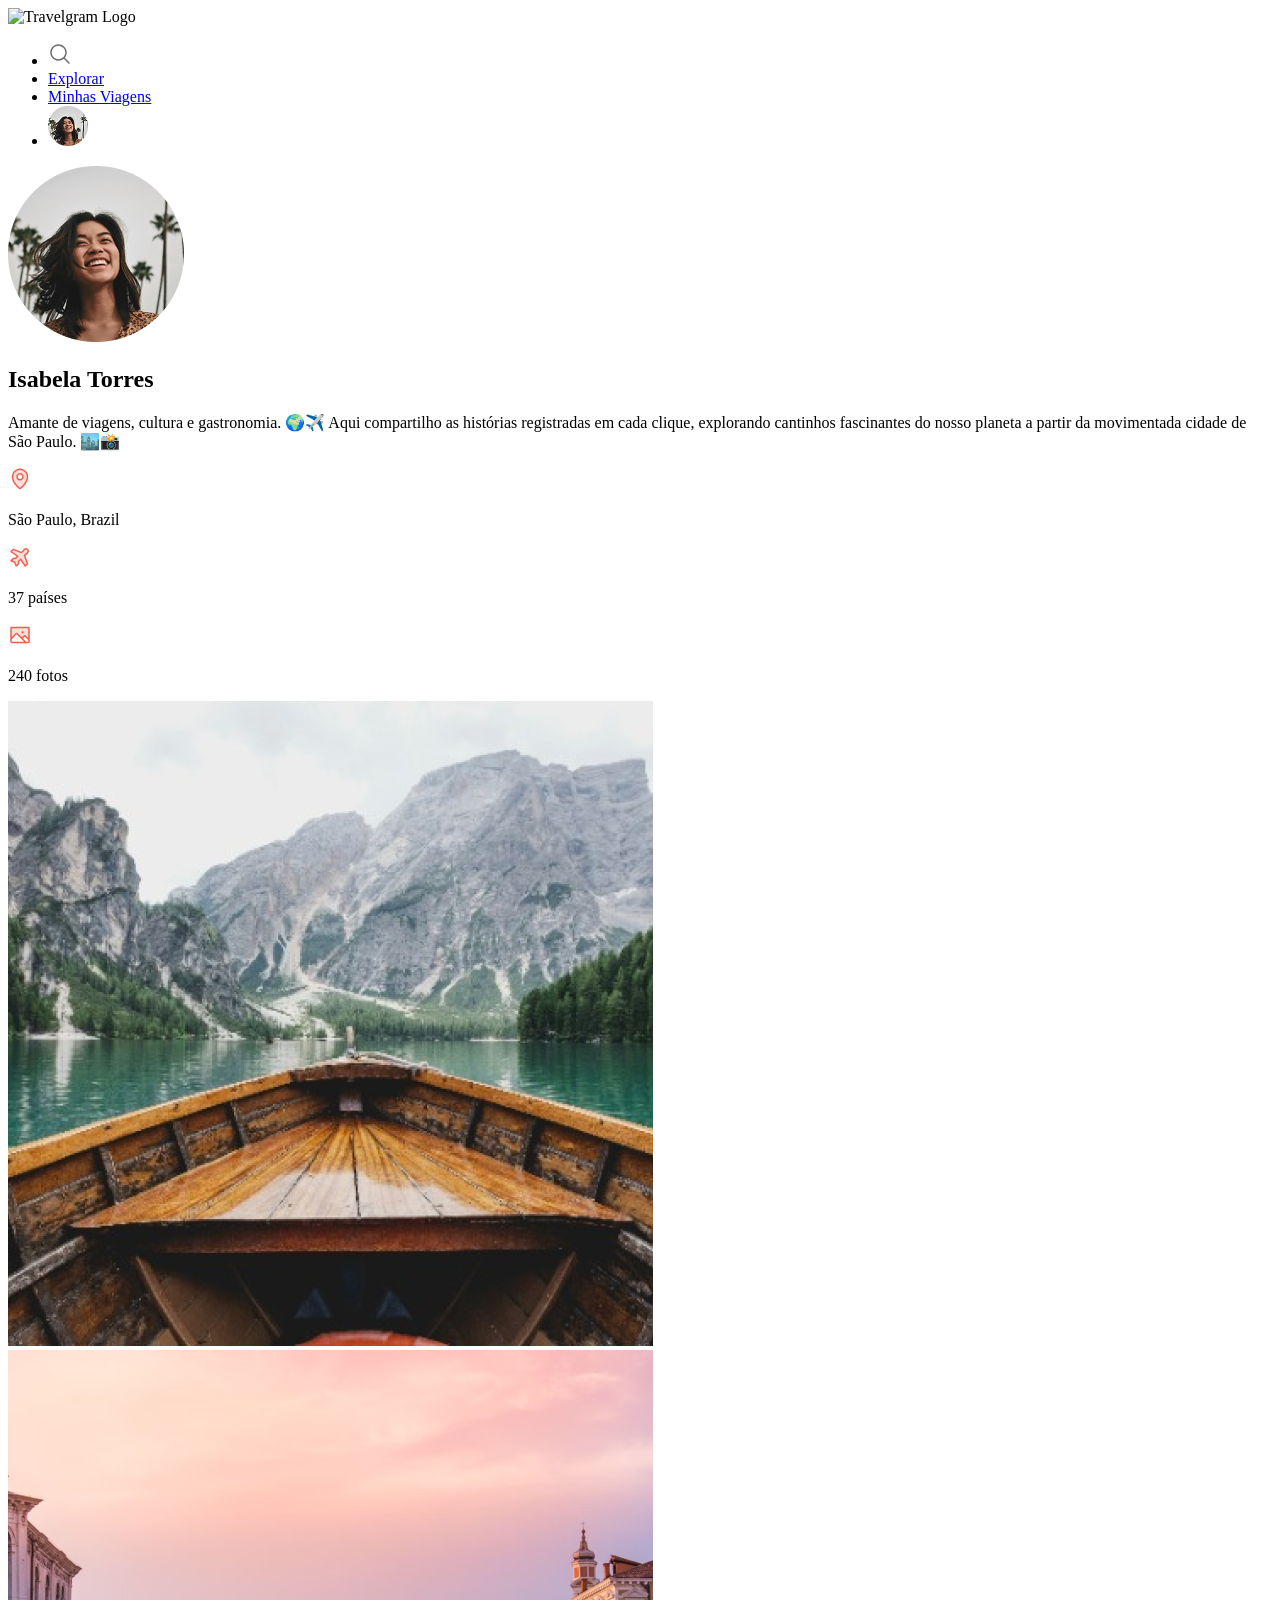
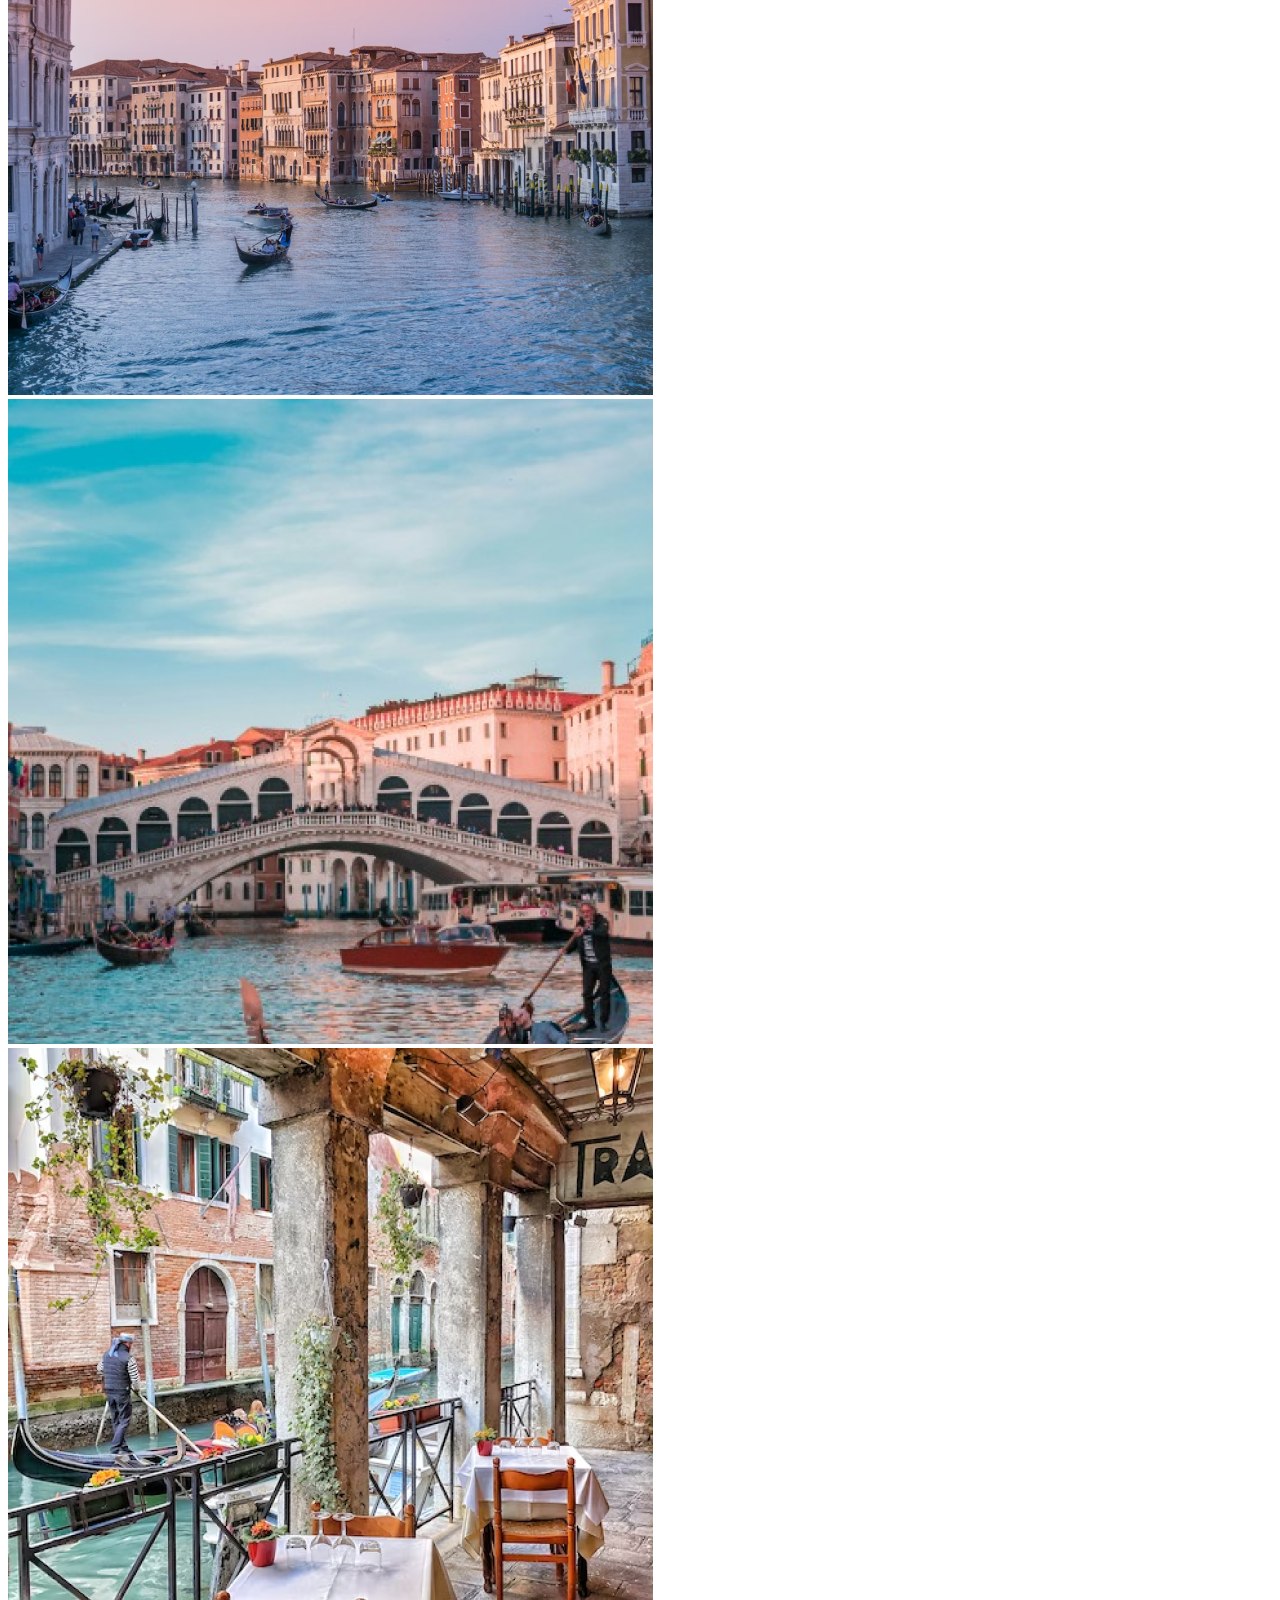
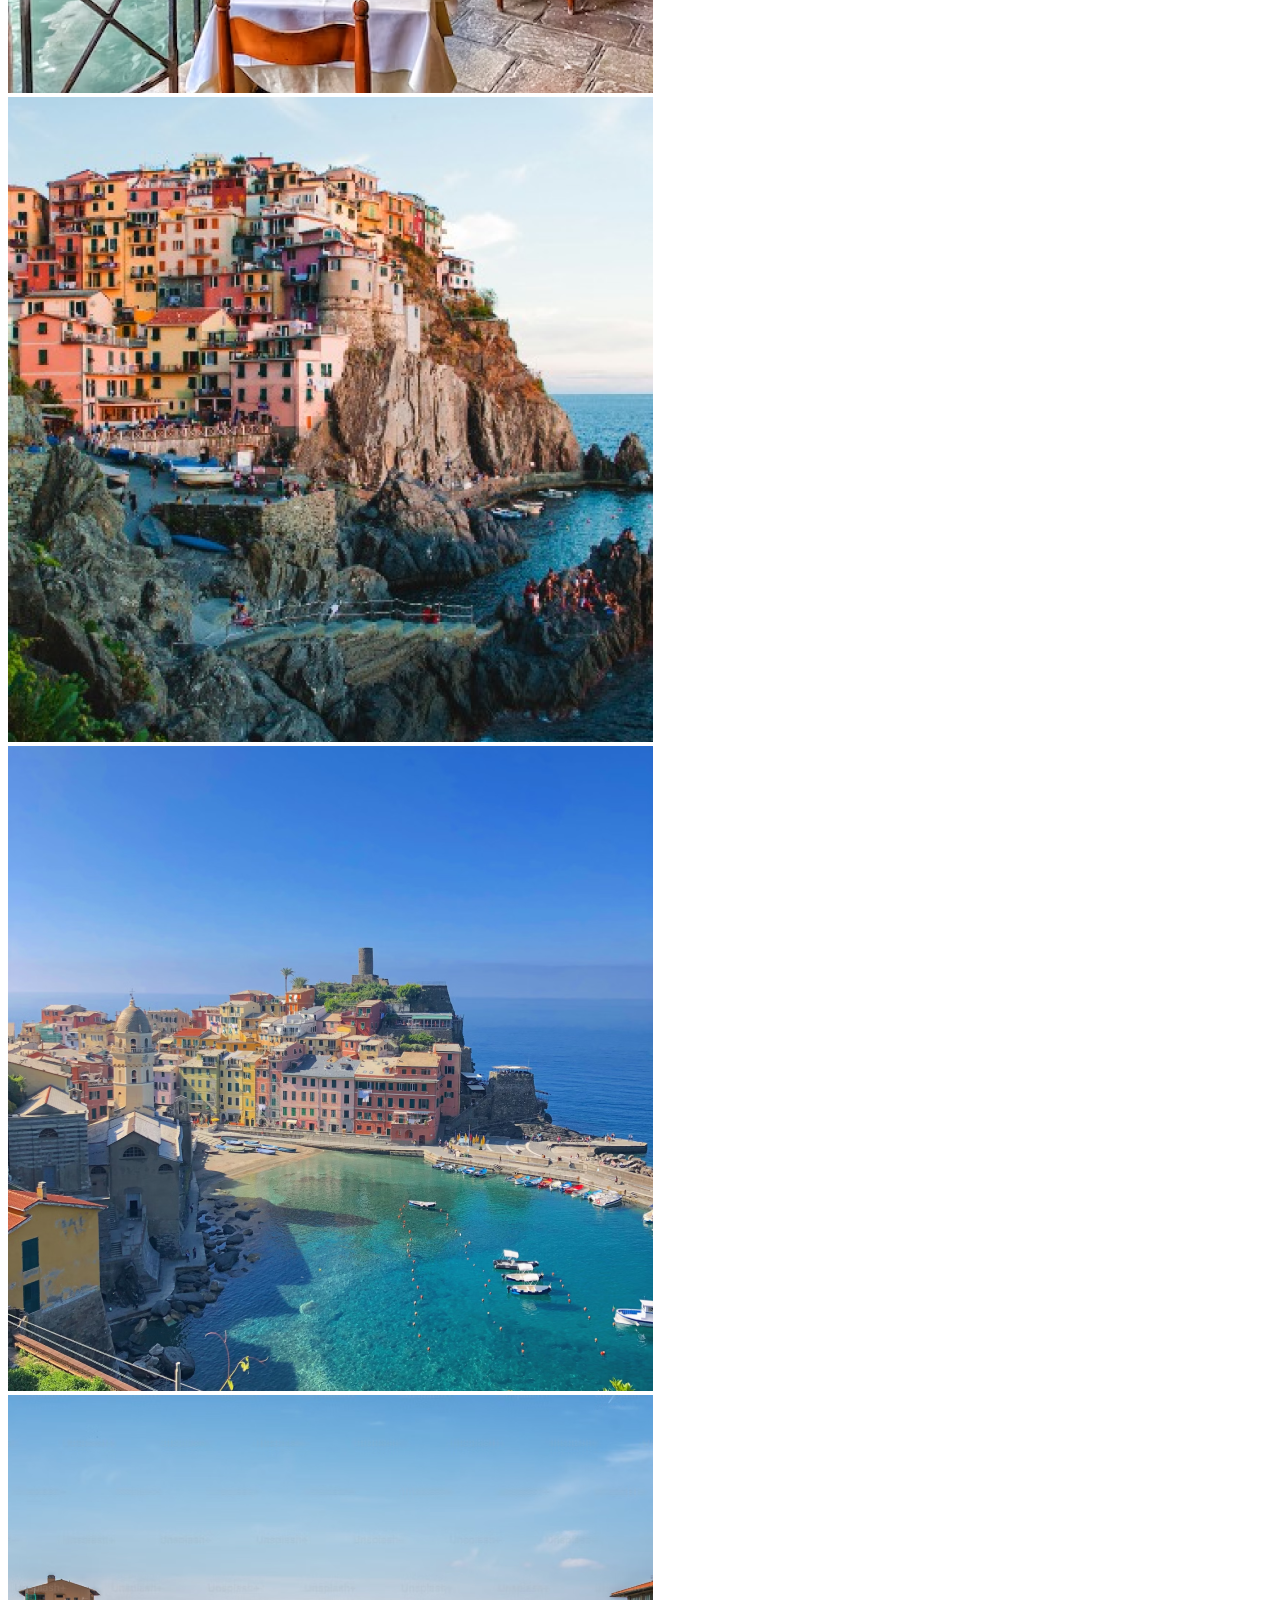
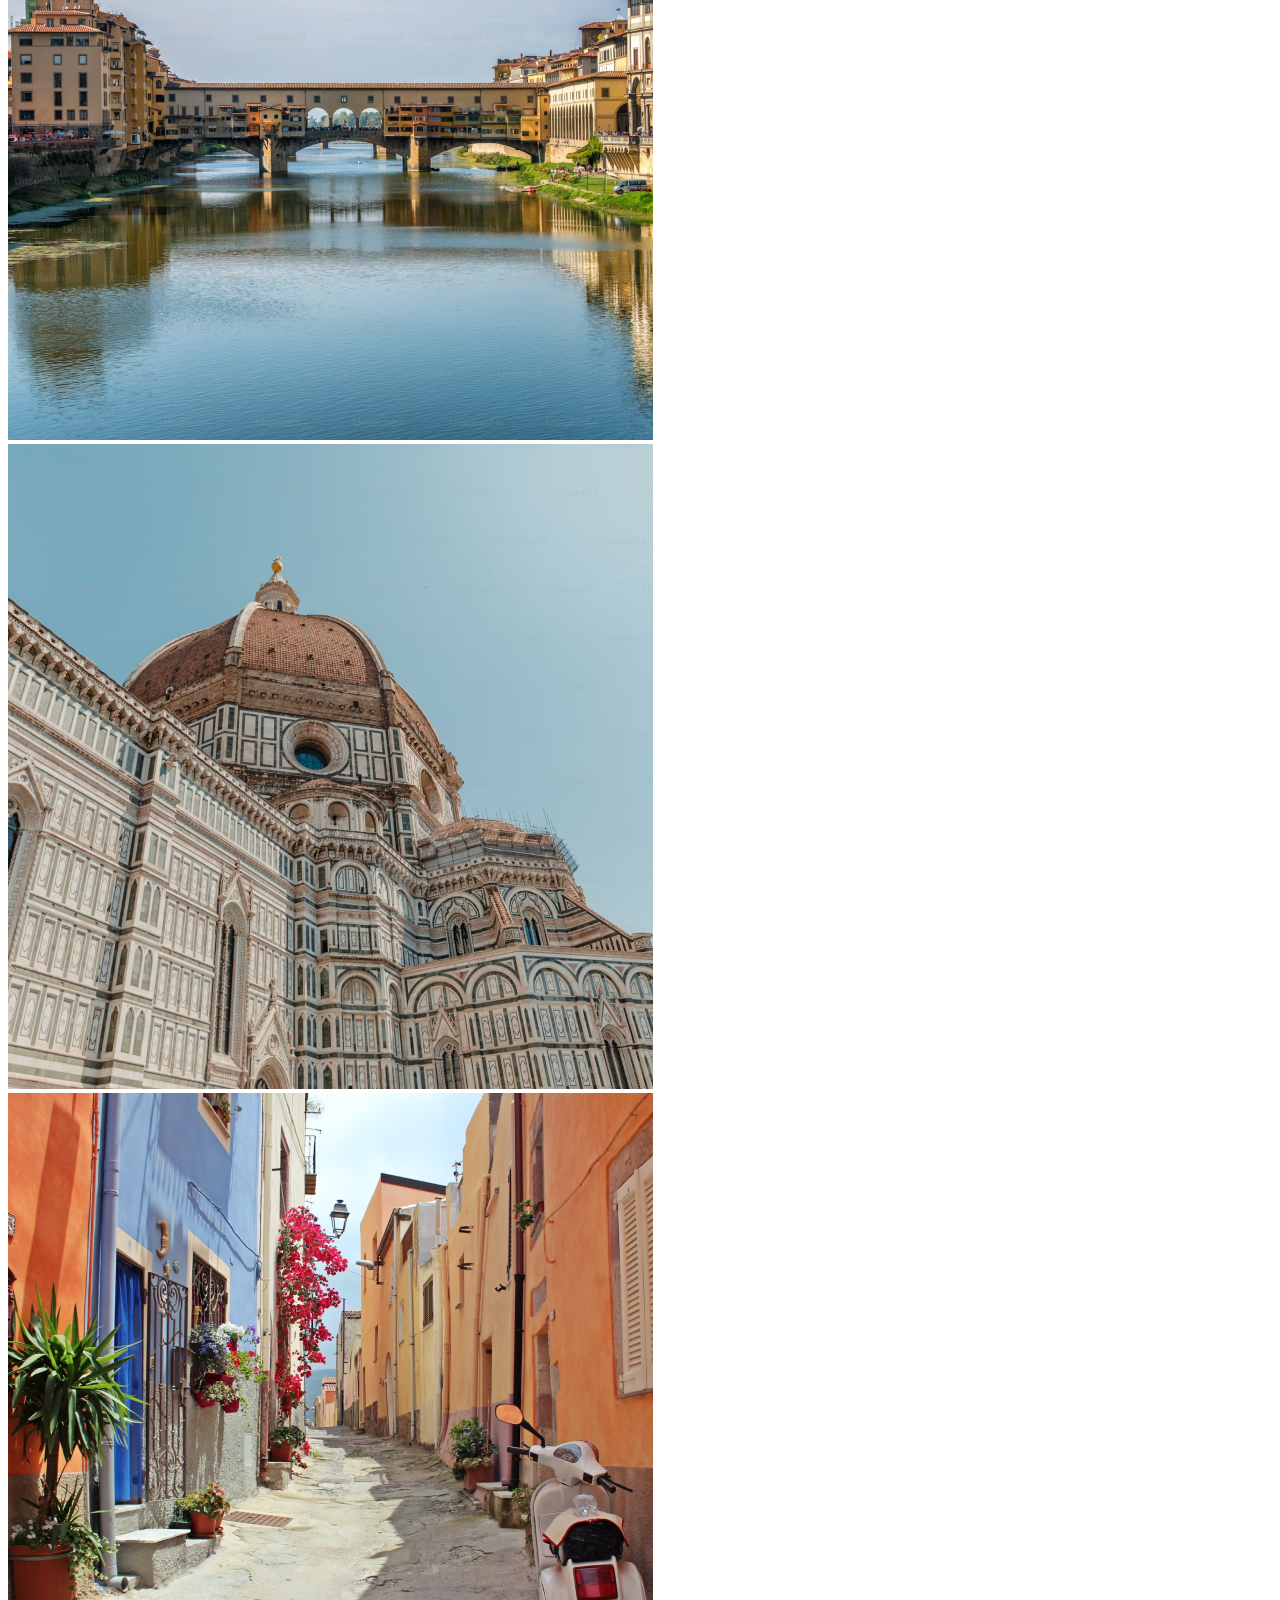
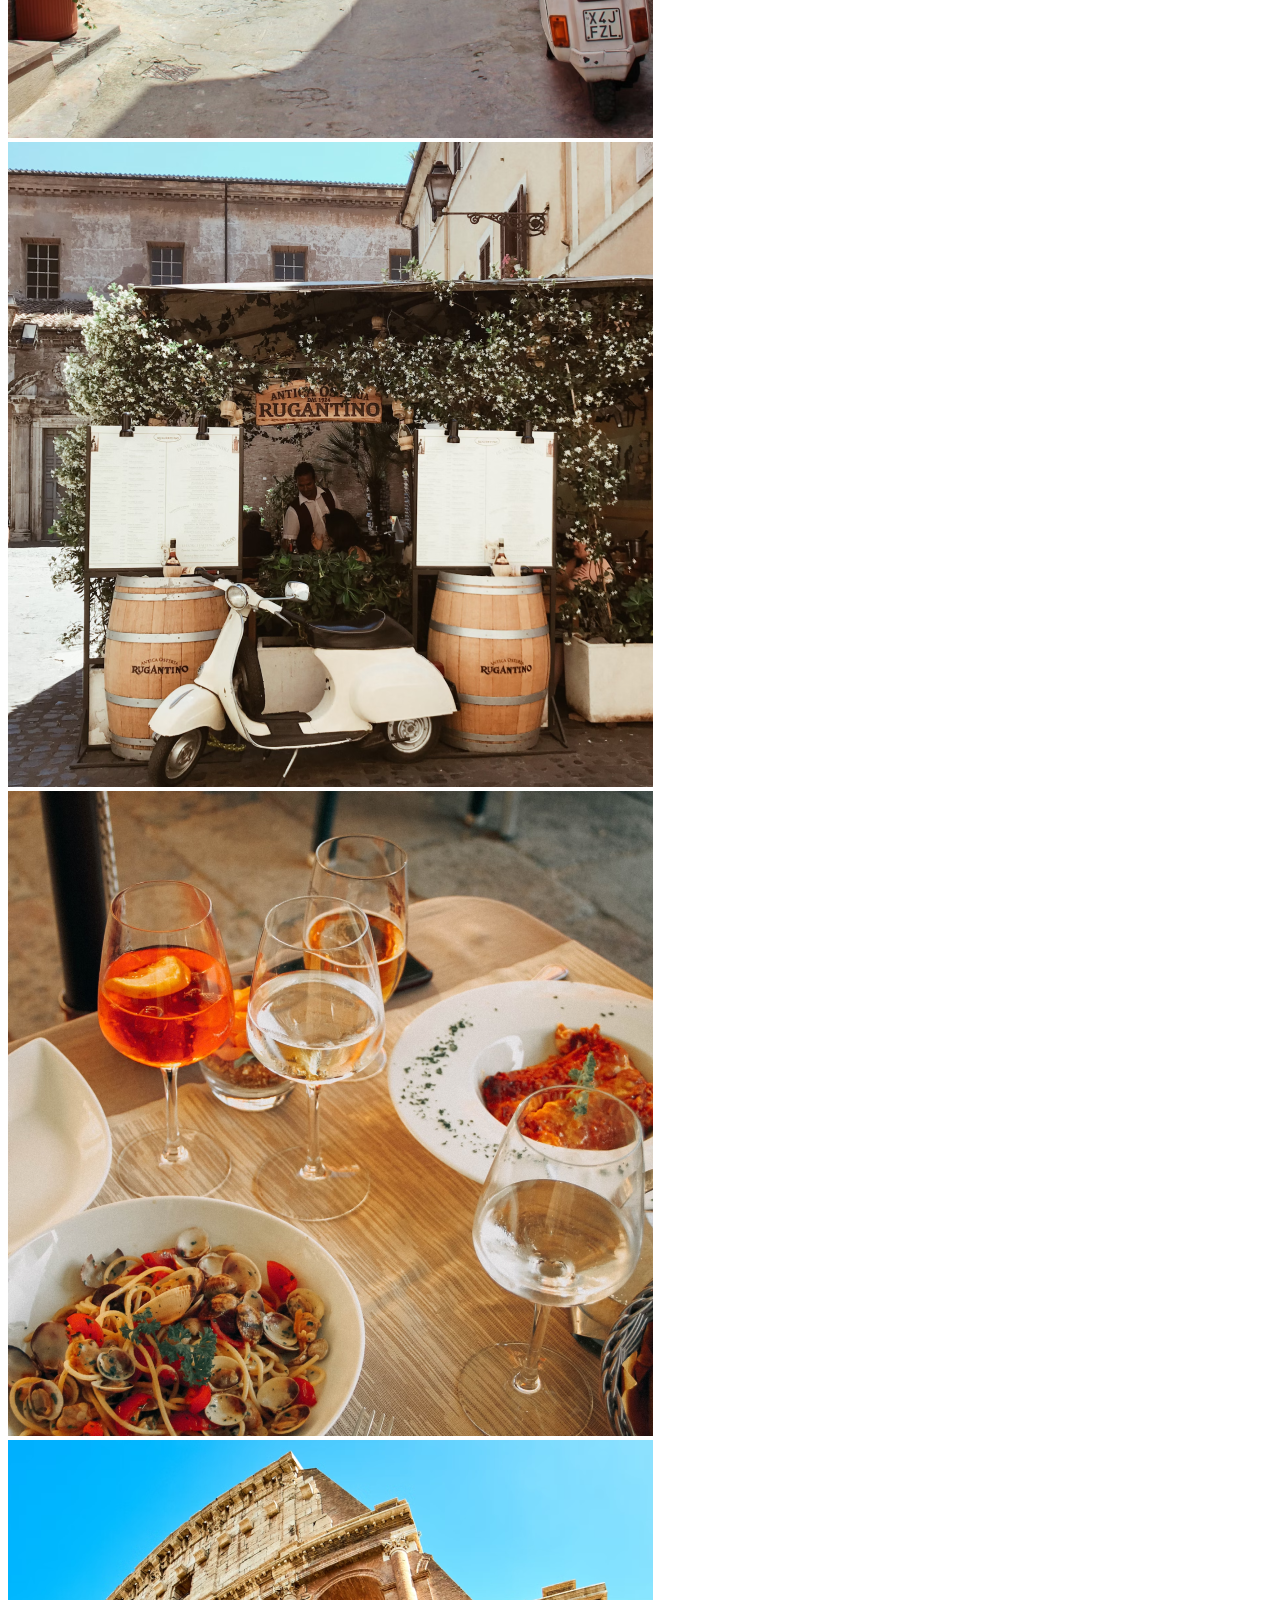
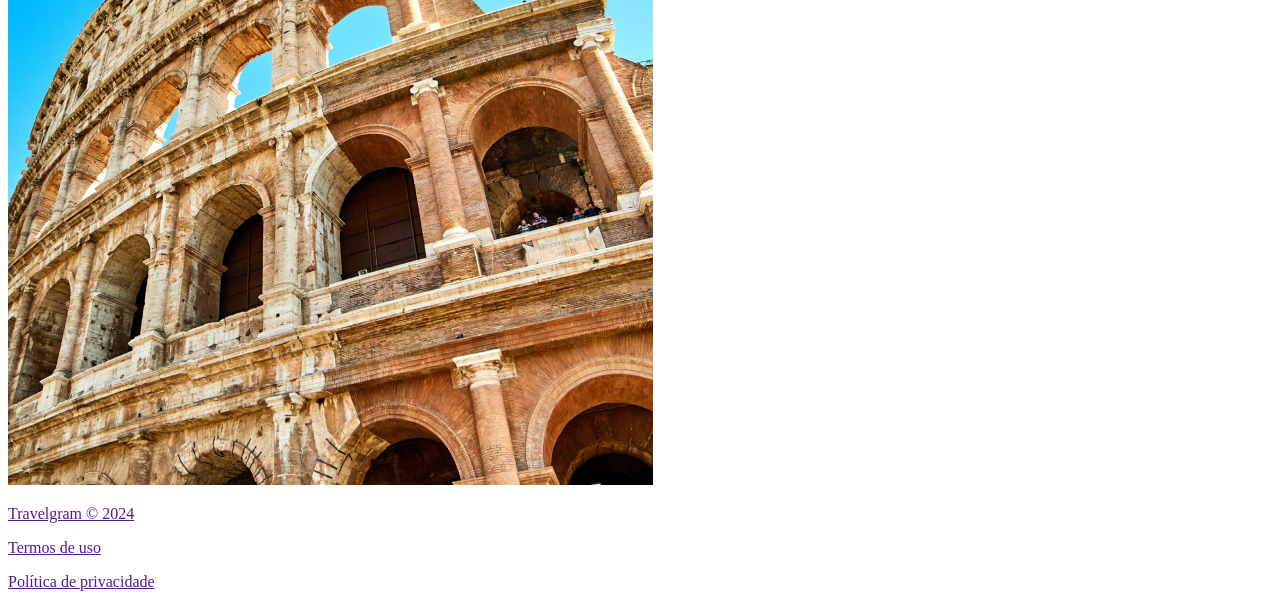
==== HTML-CSS/01-Travelgram/index.html @ 0e6a6a07 "feat: add page HTML structure" ====
<!DOCTYPE html>
<html lang="pt-BR">
<head>
  <meta charset="UTF-8">
  <meta name="viewport" content="width=device-width, initial-scale=1.0">
  <title>Travelgram</title>
</head>
<body>
  <header>
    <img src="/assets/Logo.svg" alt="Travelgram Logo">
    <nav>
       <ul>
        <li><a href="#"><img src="assets/MagnifyingGlass.svg" alt="lupa"></a></li>
        <li><a href="#">Explorar</a></li>
        <li><a href="#">Minhas Viagens</a></li>
        <li><a href="#"><img src="assets/Profile pic (1).png" alt="Perfil"></a></li>
        </ul>
    </nav>
  </header>
  <main>
    <section class="profile">
      <div class="profile-info">
        <img src="assets/Profile pic.png" alt="Foto de perfil">
        <div class="profile-details">
          <h1>Isabela Torres</h1>
          <p>Amante de viagens, cultura e gastronomia. 🌍✈️  
            Aqui compartilho as histórias registradas em cada clique, 
            explorando cantinhos fascinantes do nosso planeta a partir 
            da movimentada cidade de São Paulo. 🏙️📸</p>
        </div>
      </div>  
      <div class="stats">
        <div class="stat">
          <img src="assets/MapPin.svg" alt="mapa pin">
          <p>São Paulo, Brazil</p>
        </div>
        <div class="stat">
          <img src="assets/AirplaneTilt.svg" alt="avião">
          <p>37 países</p>
        </div>
        <div class="stat">
          <img src="assets/Image.svg" alt="câmera">
          <p>240 fotos</p>
        </div>
      </div>
    </section>
    <section class="gallery">
      <img src="assets/Image 01.png" alt="">
      <img src="assets/Image 02.png" alt="">
      <img src="assets/Image 03.png" alt="">
      <img src="assets/Image 04.png" alt=""> 
      <img src="assets/Image 05.png" alt="">
      <img src="assets/Image 06.png" alt="">
      <img src="assets/Image 07.png" alt="">
      <img src="assets/Image 08.png" alt="">
      <img src="assets/Image 09.png" alt="">
      <img src="assets/Image 10.png" alt="">
      <img src="assets/Image 11.png" alt="">
      <img src="assets/Image 12.png" alt="">  
    </section>
  </main>
  <footer>
    <p><a href="">Travelgram © 2024</a></p>
    <div class="footer-links">
      <p><a href="">Termos de uso</a></p>
      <p><a href="">Política de privacidade</a></p>
    </div>
  </footer>
</body>
</html>
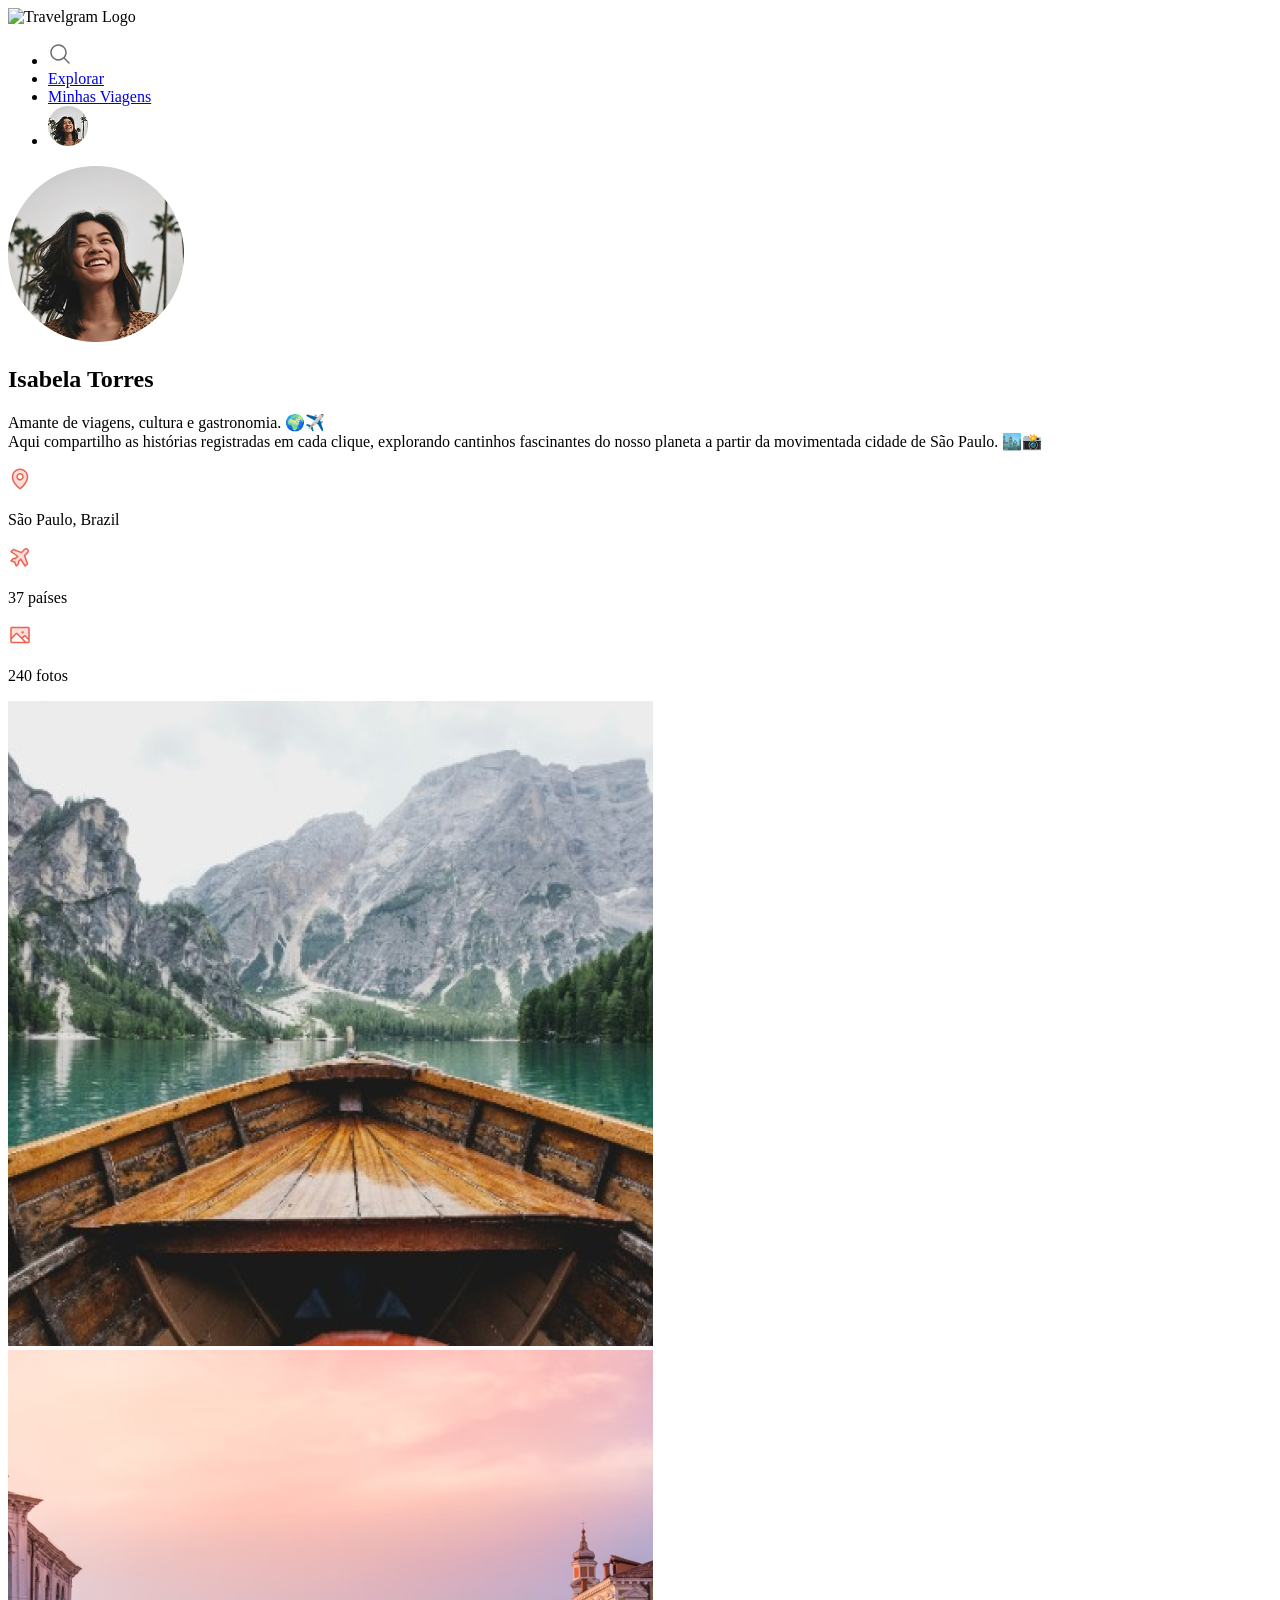
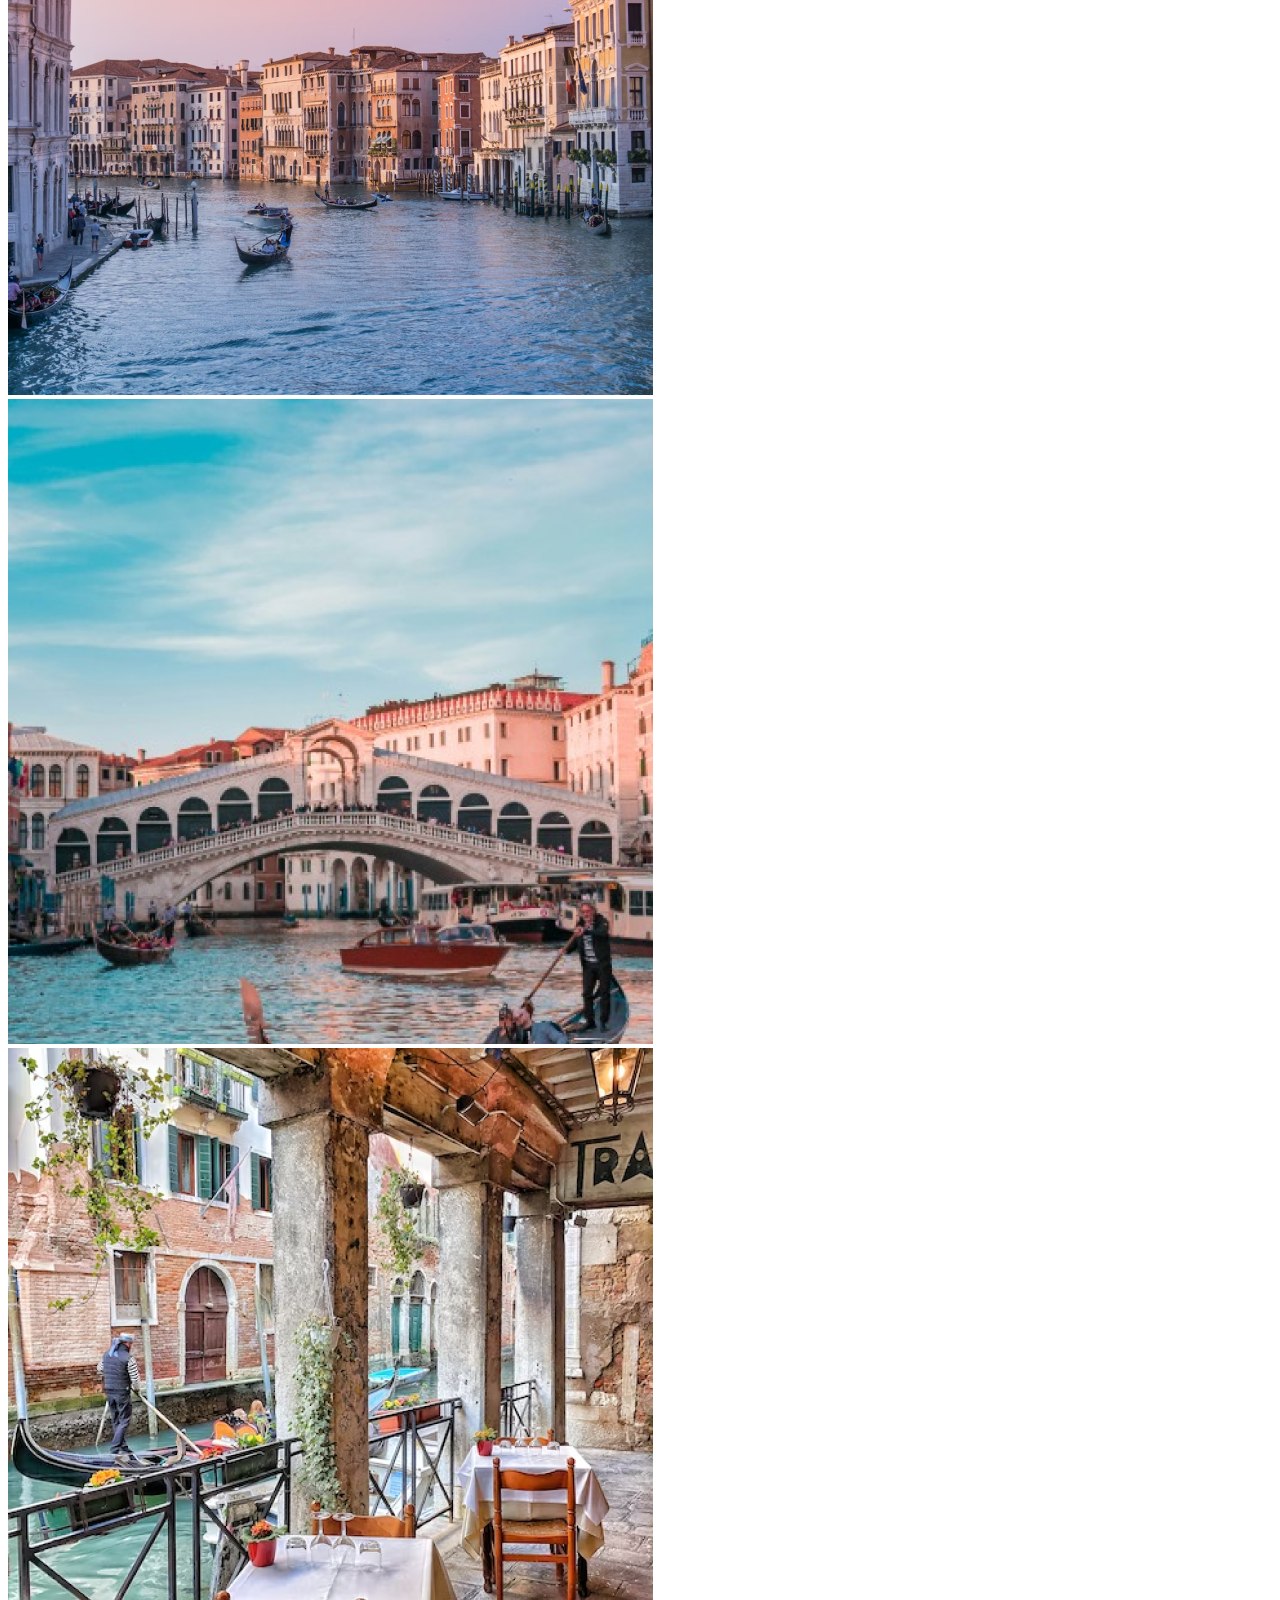
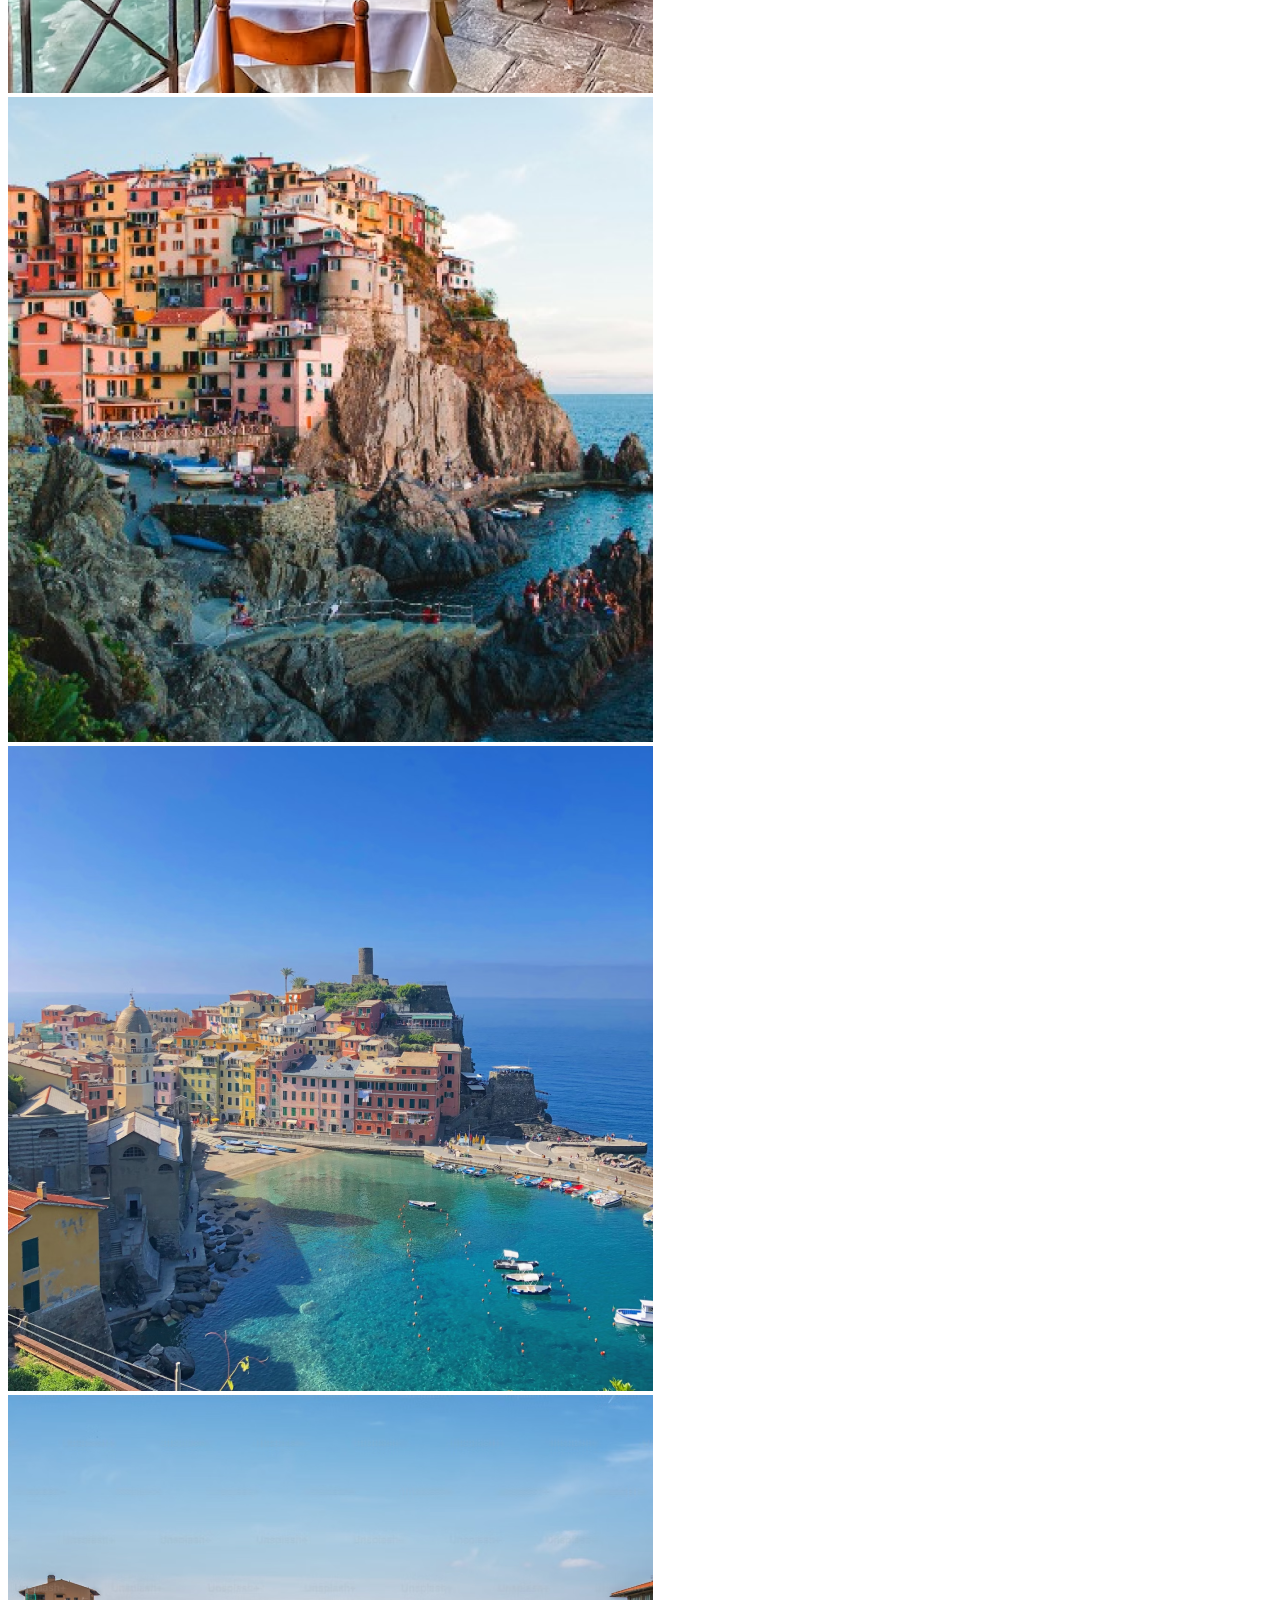
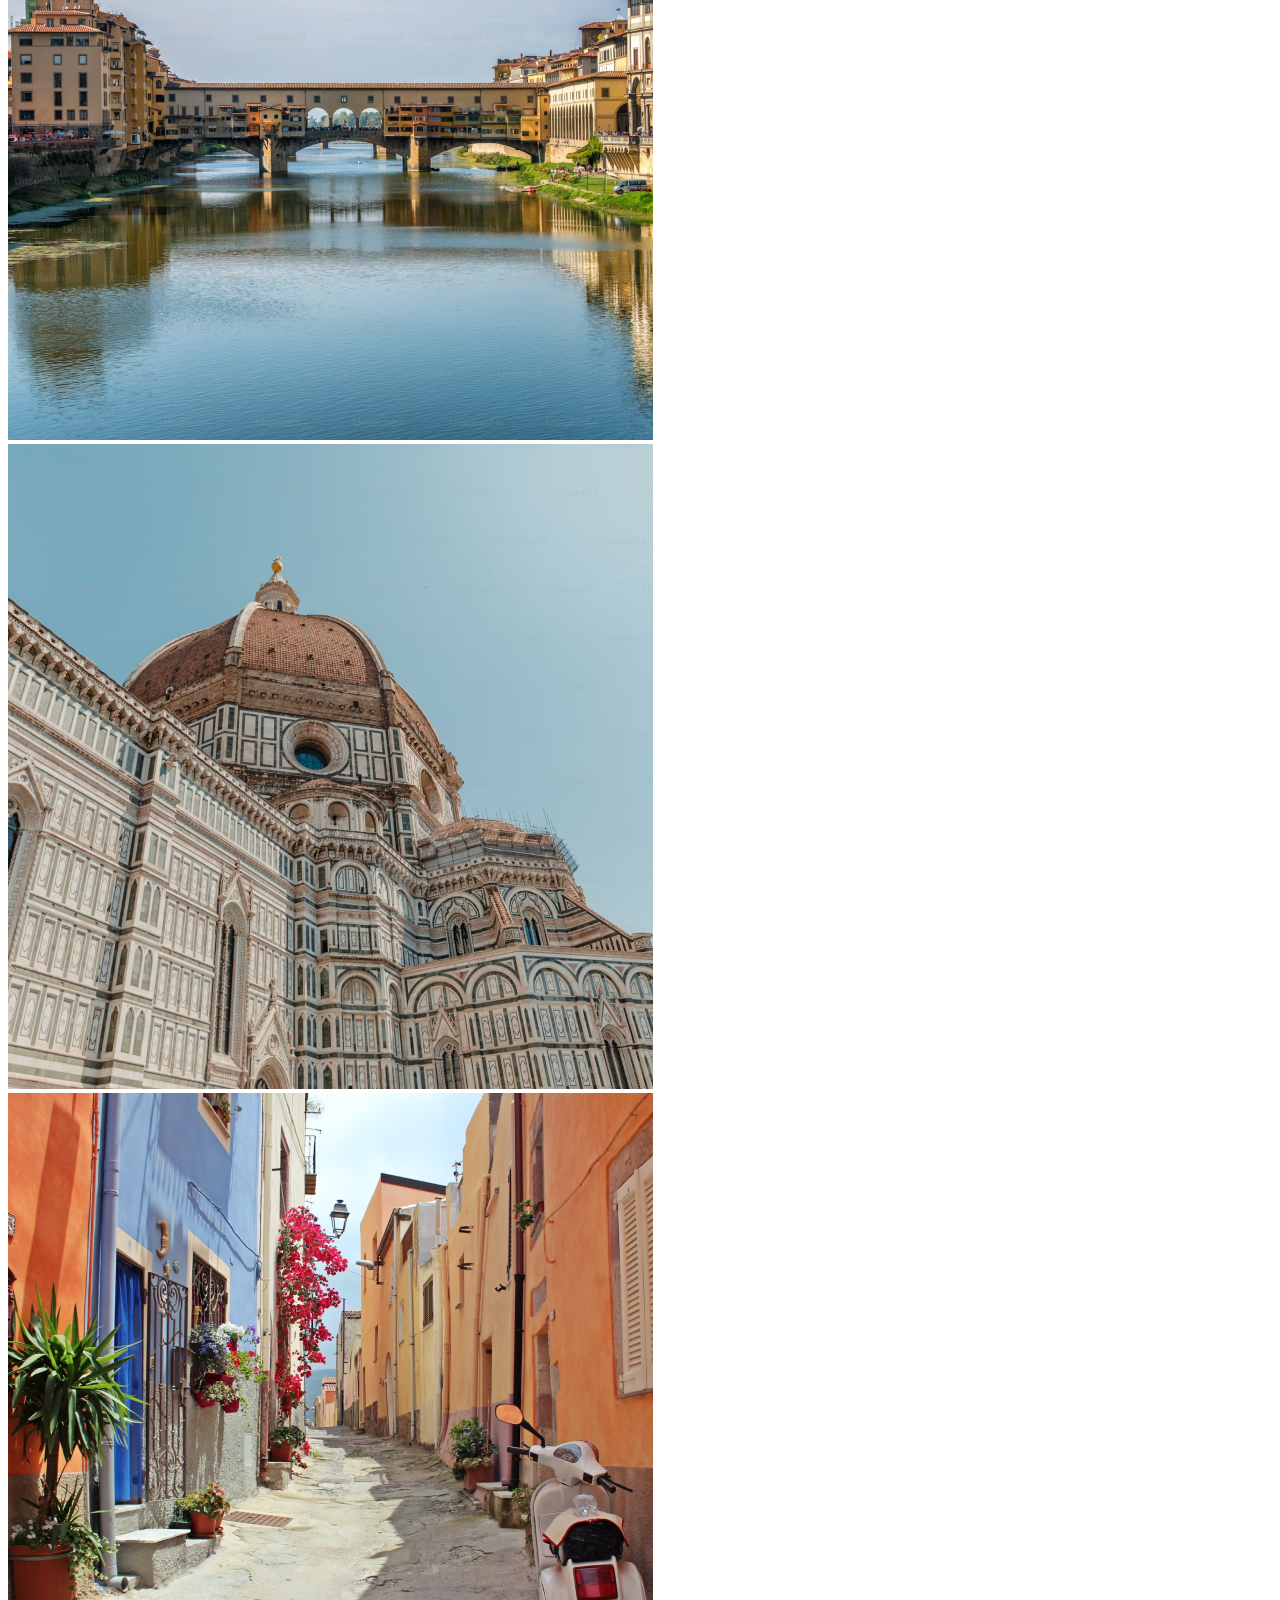
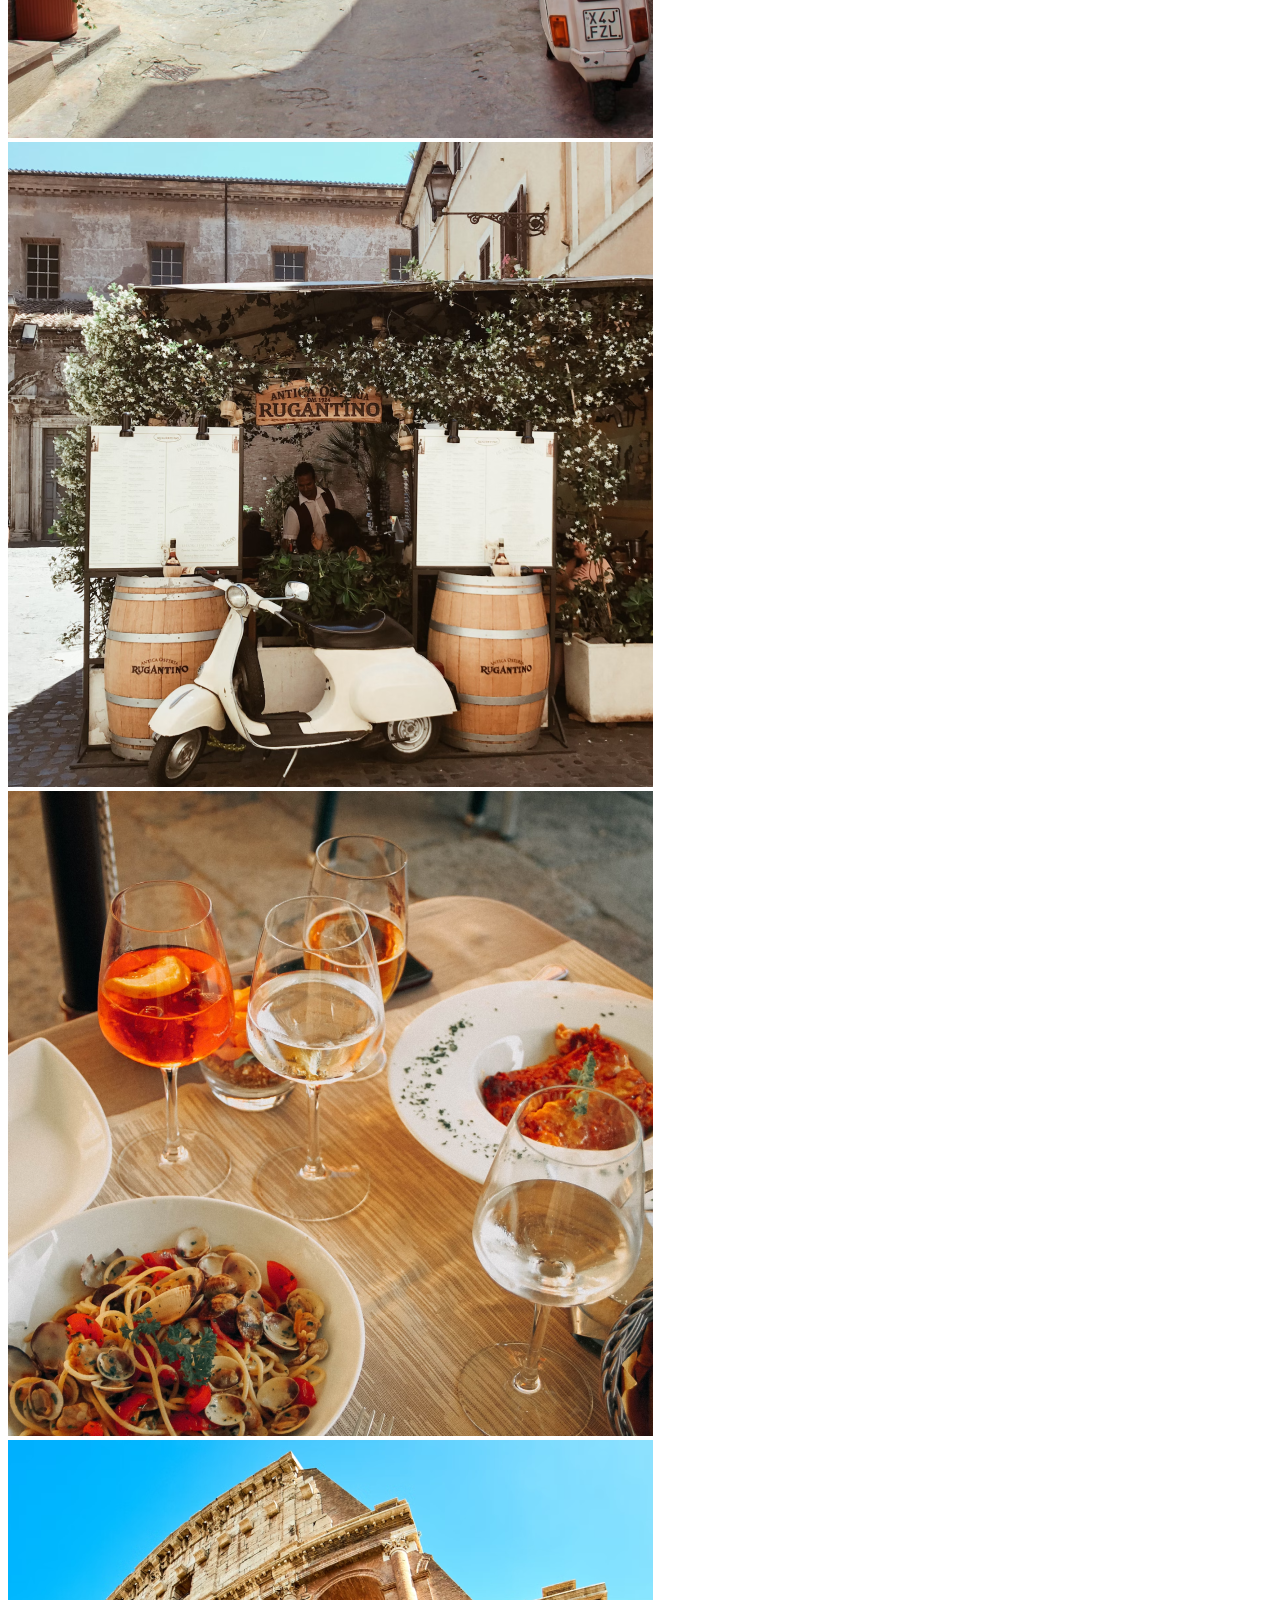
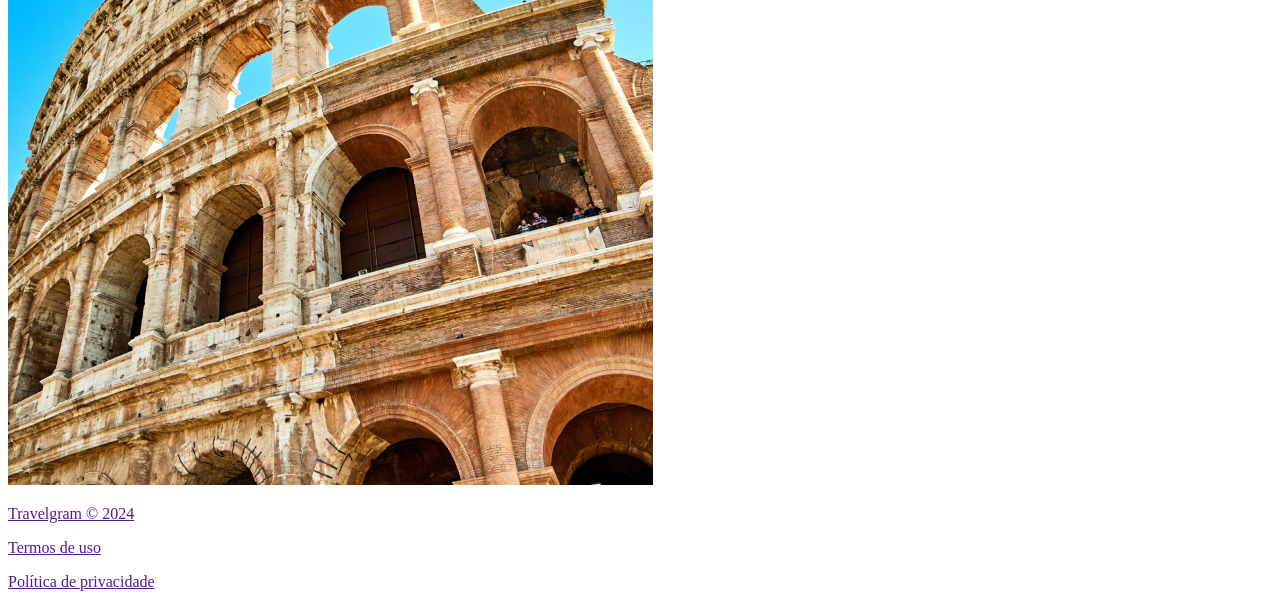
==== commit 61aae3c6: "refactor: add avatar class to profile image" ====
--- a/HTML-CSS/01-Travelgram/index.html
+++ b/HTML-CSS/01-Travelgram/index.html
@@ -3,6 +3,10 @@
 <head>
   <meta charset="UTF-8">
   <meta name="viewport" content="width=device-width, initial-scale=1.0">
+  <link rel="preconnect" href="https://fonts.googleapis.com">
+  <link rel="preconnect" href="https://fonts.gstatic.com" crossorigin>
+  <link href="https://fonts.googleapis.com/css2?family=Poppins:wght@400;500;700&display=swap" rel="stylesheet">
+  <link rel="stylesheet" href="style.css">
   <title>Travelgram</title>
 </head>
 <body>
@@ -20,10 +24,10 @@
   <main>
     <section class="profile">
       <div class="profile-info">
-        <img src="assets/Profile pic.png" alt="Foto de perfil">
+        <img class="avatar" src="assets/Profile pic.png" alt="Foto de perfil">
         <div class="profile-details">
           <h1>Isabela Torres</h1>
-          <p>Amante de viagens, cultura e gastronomia. 🌍✈️  
+          <p>Amante de viagens, cultura e gastronomia. 🌍✈️<br>  
             Aqui compartilho as histórias registradas em cada clique, 
             explorando cantinhos fascinantes do nosso planeta a partir 
             da movimentada cidade de São Paulo. 🏙️📸</p>
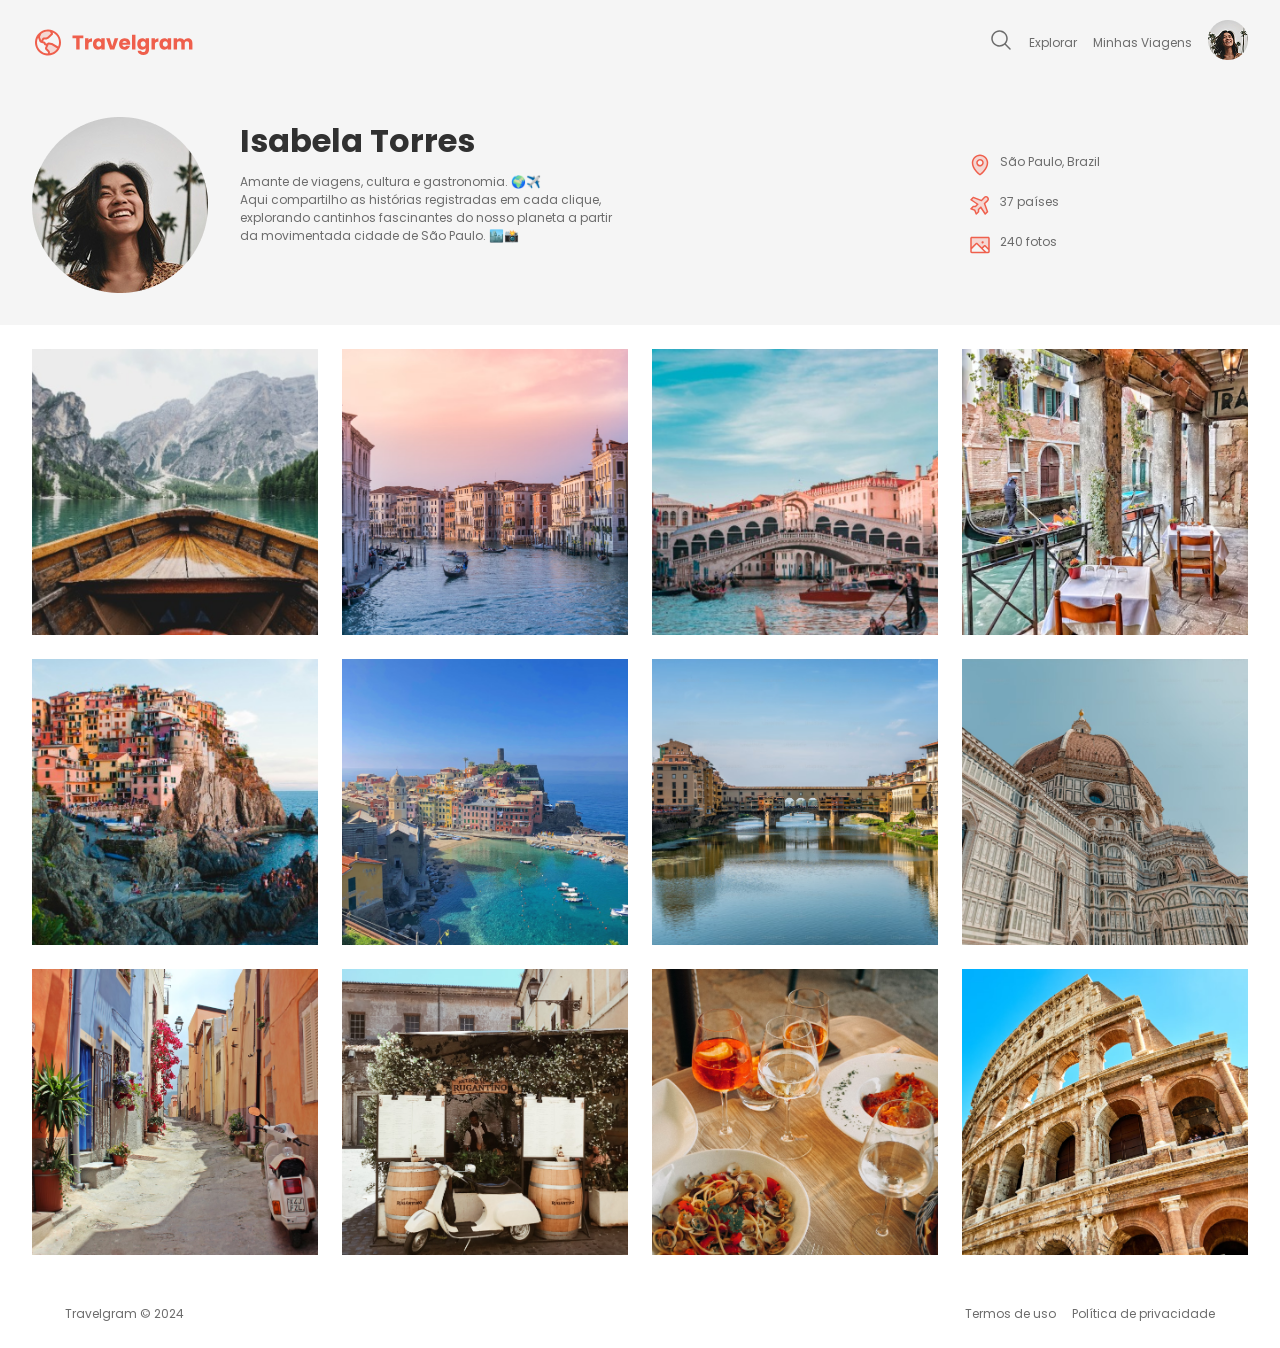
==== commit ccae72d3: "fix: correct logo image path in index.html" ====
--- a/HTML-CSS/01-Travelgram/index.html
+++ b/HTML-CSS/01-Travelgram/index.html
@@ -11,7 +11,7 @@
 </head>
 <body>
   <header>
-    <img src="/assets/Logo.svg" alt="Travelgram Logo">
+    <img src="assets/Logo.svg" alt="Travelgram Logo">
     <nav>
        <ul>
         <li><a href="#"><img src="assets/MagnifyingGlass.svg" alt="lupa"></a></li>
--- a/HTML-CSS/01-Travelgram/style.css
+++ b/HTML-CSS/01-Travelgram/style.css
@@ -0,0 +1,129 @@
+:root{
+  --background-color: #FFFFFF;
+  --surface-color:#F5F5F5;
+  --skeleton-color:#D9D9D9;
+  --shape-transparency:rgba(255, 255, 255, 0.56);
+
+  --text-color-primary:#313131;
+  --text-color-secondary:#6C6C6C;
+  
+  --font-family: 'Poppins', sans-serif;
+  --font-lg:32px;
+  --font-md:14px;
+  --font-sm:12px;
+  --font-weight-regular:400;
+  --font-weight-medium:500;
+  --font-weight-bold:700;
+}
+
+*{
+  margin:0;
+  padding:0;
+  box-sizing:border-box;
+  
+
+} 
+
+body{
+ font-family:var(--font-family);
+  background-color:var(--background-color);
+  color:var(--text-color-secondary);
+  font-size:var(--font-md);
+}
+
+header{
+  display:flex;
+  justify-content:space-between;
+  padding:20px 32px;
+  background-color:var(--surface-color);
+}
+
+header ul{
+  display:flex;
+  align-items:center;
+  list-style:none;
+  gap: 16px;
+  font-size:var(--font-sm);
+
+}
+
+a{
+  text-decoration:none;
+  color:var(--text-color-secondary);
+   font-size:var(--font-sm);
+}
+
+.profile{
+  display:flex;
+  justify-content:space-between;
+  padding:32px;
+  align-items:center;
+  background-color:var(--surface-color);
+
+}
+
+.profile-info{
+  display:flex;
+  gap:32px;
+}
+
+.profile-info img.avatar{
+  width: 176px;
+  height: 176px;
+
+}
+
+.profile-details{
+  display:flex;
+  flex-direction:column;
+  gap:8px;
+  width: 384px;
+  height: 168px;
+  font-size:var(--font-sm);
+
+}
+h1{
+  font-size:var(--font-lg);
+  color:var(--text-color-primary);
+  font-weight:var(--font-weight-bold);
+}
+.stats{
+  display:flex;
+  flex-direction:column;
+  gap:16px;
+  width: 280px;
+  height: 104px;
+  font-size:var(--font-sm);
+
+}
+
+.stat{
+  display:flex;
+  gap:8px;
+
+}
+
+.gallery{
+  display:flex;
+  flex-wrap:wrap;
+  gap:24px;
+  padding:24px 32px;
+  justify-content:center;
+}
+.gallery img{
+  width: 286px;
+  height: 286px;
+}
+
+footer{
+  padding:24px 65px;
+  display:flex;
+  justify-content:space-between;
+}
+
+.footer-links{  
+  
+  display:flex;
+  gap:16px;
+
+}
